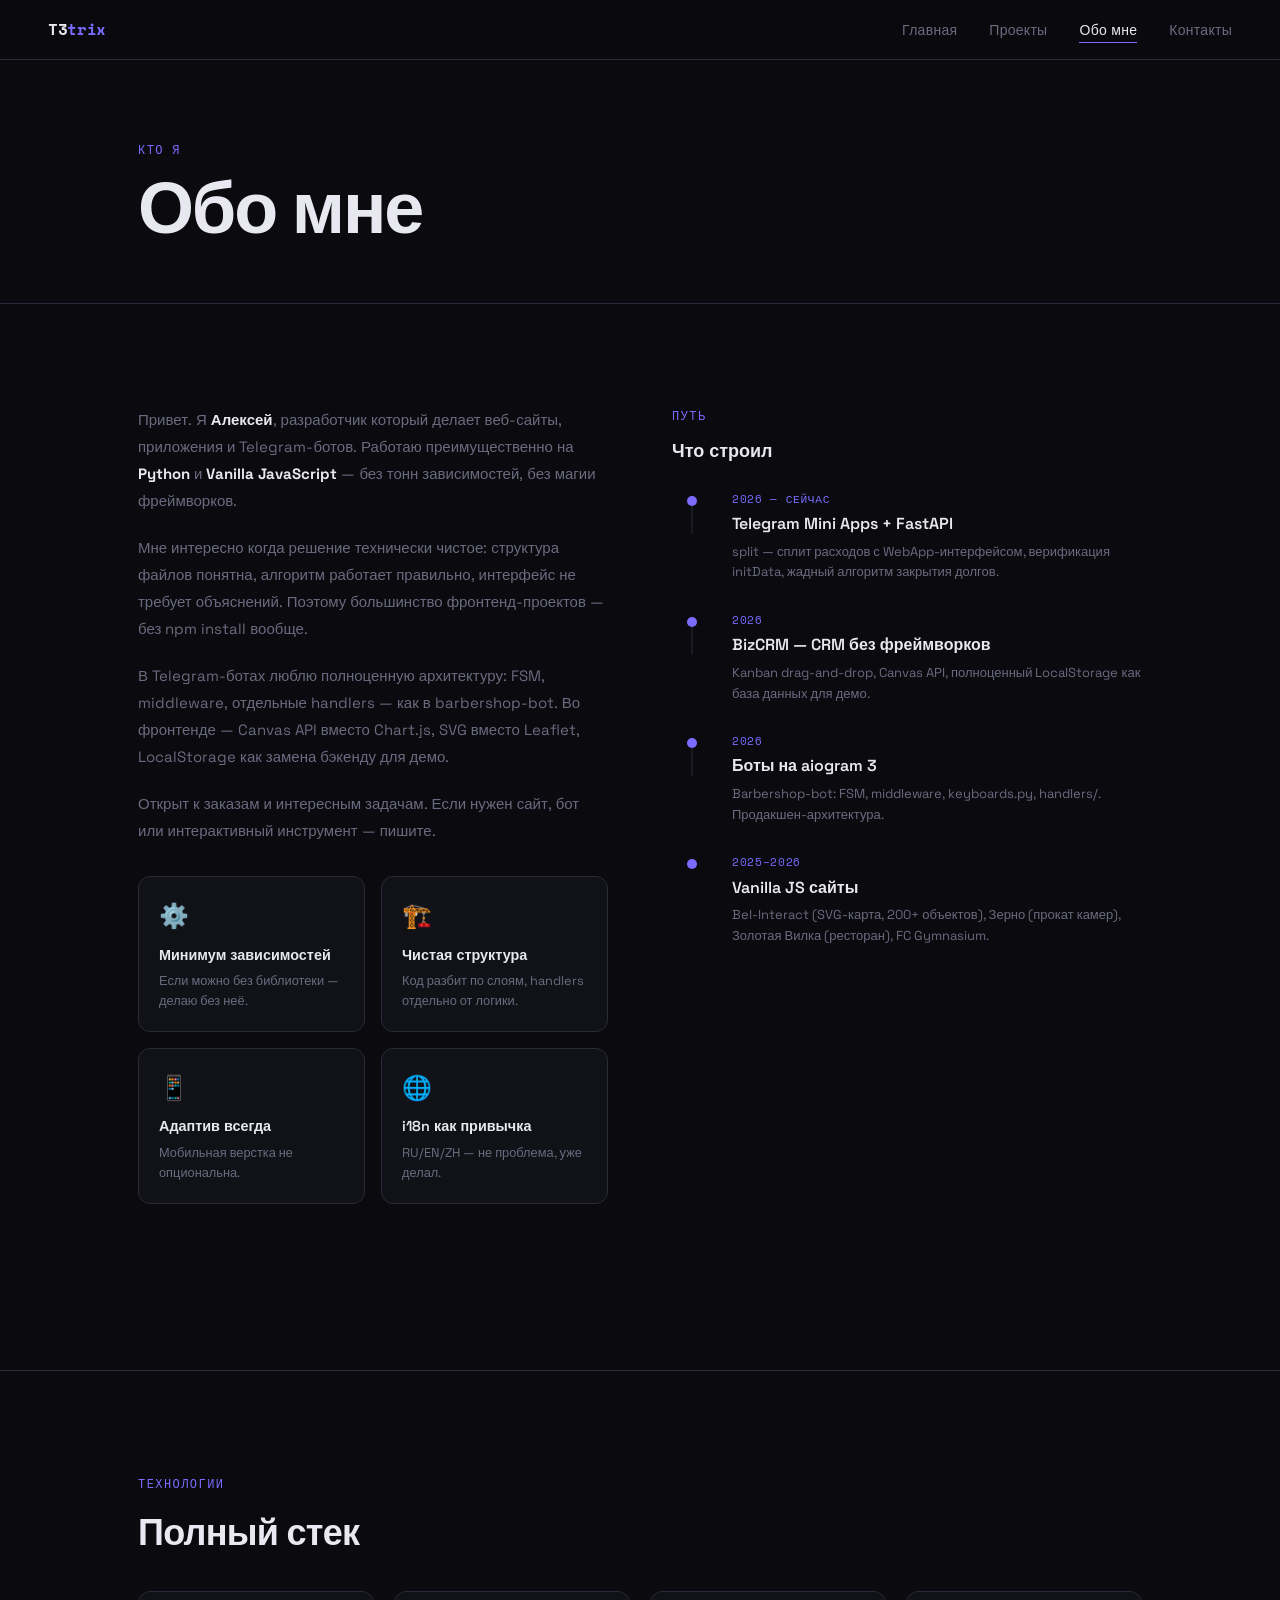
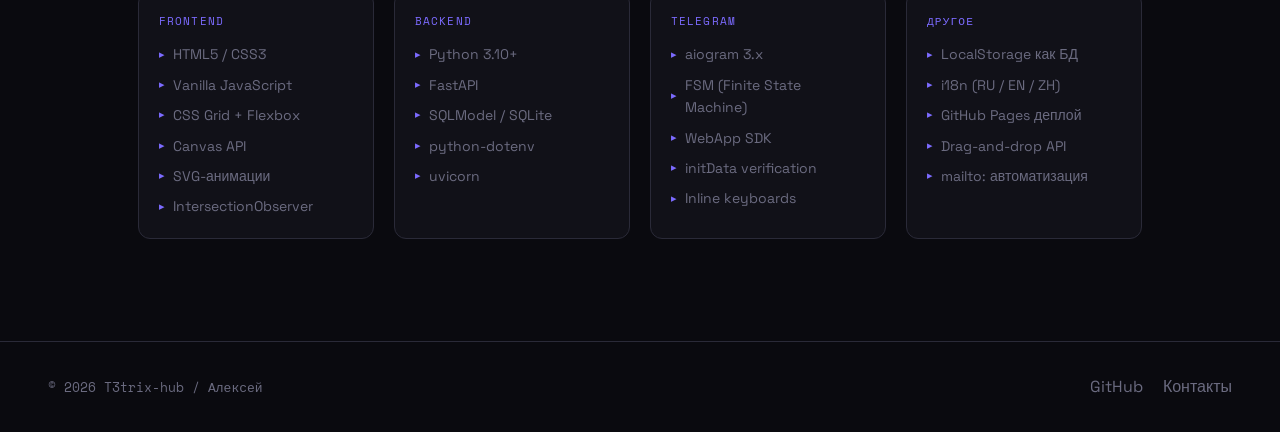
==== about.html @ a56e2eb1 "Add files via upload" ====
<!DOCTYPE html>
<html lang="ru">
<head>
  <meta charset="UTF-8" />
  <meta name="viewport" content="width=device-width, initial-scale=1.0" />
  <title>Обо мне — T3trix</title>
  <link rel="icon" href="favicon.ico" sizes="any" />
  <link rel="icon" type="image/png" href="favicon-180.png" />
  <link rel="apple-touch-icon" href="favicon-180.png" />
  <link rel="preconnect" href="https://fonts.googleapis.com" />
  <link rel="preconnect" href="https://fonts.gstatic.com" crossorigin />
  <link rel="stylesheet" href="style.css" />
  <style>
    .page-hero {
      padding: 5rem 0 3.5rem;
      border-bottom: 1px solid var(--border);
    }

    .about-grid {
      display: grid;
      grid-template-columns: 1fr 1fr;
      gap: 4rem;
      align-items: start;
    }

    .about-text p {
      color: var(--muted);
      line-height: 1.8;
      margin-bottom: 1.25rem;
      font-size: 0.9375rem;
    }

    .about-text p strong { color: var(--text); }

    /* timeline */
    .timeline {
      display: flex;
      flex-direction: column;
      gap: 0;
    }

    .tl-item {
      display: grid;
      grid-template-columns: 2.5rem 1fr;
      gap: 0 1.25rem;
      padding-bottom: 1.75rem;
      position: relative;
    }

    .tl-item:last-child { padding-bottom: 0; }

    .tl-dot {
      width: 10px; height: 10px;
      border-radius: 50%;
      background: var(--accent);
      margin-top: 0.35rem;
      justify-self: center;
      position: relative;
      z-index: 1;
      flex-shrink: 0;
    }

    .tl-item:not(:last-child) .tl-dot::after {
      content: '';
      position: absolute;
      top: 100%; left: 50%;
      transform: translateX(-50%);
      width: 1px;
      height: calc(100% + 1.75rem - 10px);
      background: var(--border);
    }

    .tl-body {}
    .tl-date {
      font-family: var(--font-mono);
      font-size: 0.7rem;
      color: var(--accent);
      letter-spacing: 0.06em;
      margin-bottom: 0.2rem;
    }
    .tl-title { font-weight: 600; margin-bottom: 0.3rem; }
    .tl-desc { font-size: 0.8125rem; color: var(--muted); line-height: 1.6; }

    /* values */
    .values-grid {
      display: grid;
      grid-template-columns: 1fr 1fr;
      gap: 1rem;
      margin-top: 2rem;
    }

    .value-card {
      background: var(--bg2);
      border: 1px solid var(--border);
      border-radius: var(--radius);
      padding: 1.25rem;
    }

    .value-icon { font-size: 1.5rem; margin-bottom: 0.5rem; }
    .value-title { font-size: 0.9rem; font-weight: 600; margin-bottom: 0.3rem; }
    .value-text { font-size: 0.8rem; color: var(--muted); line-height: 1.55; }

    /* full stack table */
    .stack-section { margin-top: 4rem; }

    .stack-categories {
      display: grid;
      grid-template-columns: repeat(auto-fill, minmax(200px, 1fr));
      gap: 1.25rem;
    }

    .stack-cat {
      background: var(--bg2);
      border: 1px solid var(--border);
      border-radius: var(--radius);
      padding: 1.25rem;
    }

    .stack-cat-title {
      font-family: var(--font-mono);
      font-size: 0.7rem;
      text-transform: uppercase;
      letter-spacing: 0.1em;
      color: var(--accent);
      margin-bottom: 0.875rem;
    }

    .stack-cat ul {
      list-style: none;
      display: flex;
      flex-direction: column;
      gap: 0.5rem;
    }

    .stack-cat li {
      font-size: 0.875rem;
      color: var(--muted);
      display: flex;
      align-items: center;
      gap: 0.5rem;
    }

    .stack-cat li::before {
      content: '▸';
      color: var(--accent);
      font-size: 0.7rem;
    }

    @media (max-width: 800px) {
      .about-grid { grid-template-columns: 1fr; gap: 3rem; }
    }

    @media (max-width: 560px) {
      .values-grid { grid-template-columns: 1fr; }
    }
  </style>
</head>
<body>

<nav>
  <a href="index.html" class="nav-logo">T3<span>trix</span></a>
  <ul class="nav-links">
    <li><a href="index.html">Главная</a></li>
    <li><a href="projects.html">Проекты</a></li>
    <li><a href="about.html">Обо мне</a></li>
    <li><a href="contact.html">Контакты</a></li>
  </ul>
  <div class="nav-burger"><span></span><span></span><span></span></div>
</nav>

<main>
  <section class="page-hero">
    <div class="container">
      <span class="eyebrow">Кто я</span>
      <h1>Обо мне</h1>
    </div>
  </section>

  <section>
    <div class="container">
      <div class="about-grid">

        <div class="about-text fade-in">
          <p>
            Привет. Я <strong>Алексей</strong>, разработчик который делает веб-сайты, приложения и Telegram-ботов. Работаю преимущественно на <strong>Python</strong> и <strong>Vanilla JavaScript</strong> — без тонн зависимостей, без магии фреймворков.
          </p>
          <p>
            Мне интересно когда решение технически чистое: структура файлов понятна, алгоритм работает правильно, интерфейс не требует объяснений. Поэтому большинство фронтенд-проектов — без npm install вообще.
          </p>
          <p>
            В Telegram-ботах люблю полноценную архитектуру: FSM, middleware, отдельные handlers — как в barbershop-bot. Во фронтенде — Canvas API вместо Chart.js, SVG вместо Leaflet, LocalStorage как замена бэкенду для демо.
          </p>
          <p>
            Открыт к заказам и интересным задачам. Если нужен сайт, бот или интерактивный инструмент — пишите.
          </p>

          <div class="values-grid">
            <div class="value-card fade-in">
              <div class="value-icon">⚙️</div>
              <div class="value-title">Минимум зависимостей</div>
              <div class="value-text">Если можно без библиотеки — делаю без неё.</div>
            </div>
            <div class="value-card fade-in">
              <div class="value-icon">🏗️</div>
              <div class="value-title">Чистая структура</div>
              <div class="value-text">Код разбит по слоям, handlers отдельно от логики.</div>
            </div>
            <div class="value-card fade-in">
              <div class="value-icon">📱</div>
              <div class="value-title">Адаптив всегда</div>
              <div class="value-text">Мобильная верстка не опциональна.</div>
            </div>
            <div class="value-card fade-in">
              <div class="value-icon">🌐</div>
              <div class="value-title">i18n как привычка</div>
              <div class="value-text">RU/EN/ZH — не проблема, уже делал.</div>
            </div>
          </div>
        </div>

        <div class="fade-in">
          <span class="eyebrow">Путь</span>
          <h3 style="margin-bottom:1.5rem">Что строил</h3>
          <div class="timeline">
            <div class="tl-item">
              <div class="tl-dot"></div>
              <div class="tl-body">
                <div class="tl-date">2026 — СЕЙЧАС</div>
                <div class="tl-title">Telegram Mini Apps + FastAPI</div>
                <div class="tl-desc">split — сплит расходов с WebApp-интерфейсом, верификация initData, жадный алгоритм закрытия долгов.</div>
              </div>
            </div>
            <div class="tl-item">
              <div class="tl-dot"></div>
              <div class="tl-body">
                <div class="tl-date">2026</div>
                <div class="tl-title">BizCRM — CRM без фреймворков</div>
                <div class="tl-desc">Kanban drag-and-drop, Canvas API, полноценный LocalStorage как база данных для демо.</div>
              </div>
            </div>
            <div class="tl-item">
              <div class="tl-dot"></div>
              <div class="tl-body">
                <div class="tl-date">2026</div>
                <div class="tl-title">Боты на aiogram 3</div>
                <div class="tl-desc">Barbershop-bot: FSM, middleware, keyboards.py, handlers/. Продакшен-архитектура.</div>
              </div>
            </div>
            <div class="tl-item">
              <div class="tl-dot"></div>
              <div class="tl-body">
                <div class="tl-date">2025–2026</div>
                <div class="tl-title">Vanilla JS сайты</div>
                <div class="tl-desc">Bel-Interact (SVG-карта, 200+ объектов), Зерно (прокат камер), Золотая Вилка (ресторан), FC Gymnasium.</div>
              </div>
            </div>
          </div>
        </div>

      </div>
    </div>
  </section>

  <!-- FULL STACK -->
  <section class="stack-section" style="border-top: 1px solid var(--border);">
    <div class="container">
      <span class="eyebrow fade-in">Технологии</span>
      <h2 class="fade-in" style="margin-bottom:1.75rem">Полный стек</h2>
      <div class="stack-categories">
        <div class="stack-cat fade-in">
          <div class="stack-cat-title">Frontend</div>
          <ul>
            <li>HTML5 / CSS3</li>
            <li>Vanilla JavaScript</li>
            <li>CSS Grid + Flexbox</li>
            <li>Canvas API</li>
            <li>SVG-анимации</li>
            <li>IntersectionObserver</li>
          </ul>
        </div>
        <div class="stack-cat fade-in">
          <div class="stack-cat-title">Backend</div>
          <ul>
            <li>Python 3.10+</li>
            <li>FastAPI</li>
            <li>SQLModel / SQLite</li>
            <li>python-dotenv</li>
            <li>uvicorn</li>
          </ul>
        </div>
        <div class="stack-cat fade-in">
          <div class="stack-cat-title">Telegram</div>
          <ul>
            <li>aiogram 3.x</li>
            <li>FSM (Finite State Machine)</li>
            <li>WebApp SDK</li>
            <li>initData verification</li>
            <li>Inline keyboards</li>
          </ul>
        </div>
        <div class="stack-cat fade-in">
          <div class="stack-cat-title">Другое</div>
          <ul>
            <li>LocalStorage как БД</li>
            <li>i18n (RU / EN / ZH)</li>
            <li>GitHub Pages деплой</li>
            <li>Drag-and-drop API</li>
            <li>mailto: автоматизация</li>
          </ul>
        </div>
      </div>
    </div>
  </section>
</main>

<footer>
  <p>© 2026 T3trix-hub / Алексей</p>
  <div style="display:flex;gap:1.25rem;">
    <a href="https://github.com/T3trix-hub" target="_blank">GitHub</a>
    <a href="contact.html">Контакты</a>
  </div>
</footer>

<script src="main.js"></script>
</body>
</html>
---- style.css ----
@import url('https://fonts.googleapis.com/css2?family=Space+Grotesk:wght@300;400;500;600;700&family=Space+Mono:ital,wght@0,400;0,700;1,400&display=swap');

:root {
  --bg:       #0a0a0f;
  --bg2:      #111118;
  --bg3:      #18181f;
  --border:   #2a2a38;
  --text:     #e8e8f0;
  --muted:    #6b6b80;
  --accent:   #7c6bff;
  --accent2:  #c084fc;
  --green:    #4ade80;
  --yellow:   #facc15;
  --red:      #f87171;

  --font-display: 'Space Grotesk', sans-serif;
  --font-mono:    'Space Mono', monospace;

  --radius: 12px;
  --radius-sm: 6px;
  --transition: 0.2s ease;
}

*, *::before, *::after { box-sizing: border-box; margin: 0; padding: 0; }

html { scroll-behavior: smooth; }

body {
  background: var(--bg);
  color: var(--text);
  font-family: var(--font-display);
  font-size: 16px;
  line-height: 1.6;
  min-height: 100vh;
  overflow-x: hidden;
}

/* ── NAV ─────────────────────────────────── */
nav {
  position: fixed;
  top: 0; left: 0; right: 0;
  z-index: 100;
  background: rgba(10,10,15,0.85);
  backdrop-filter: blur(16px);
  border-bottom: 1px solid var(--border);
  padding: 0 clamp(1rem, 5vw, 3rem);
  height: 60px;
  display: flex;
  align-items: center;
  justify-content: space-between;
}

.nav-logo {
  font-family: var(--font-mono);
  font-size: 1rem;
  font-weight: 700;
  color: var(--text);
  text-decoration: none;
  letter-spacing: -0.02em;
}

.nav-logo span {
  color: var(--accent);
}

.nav-links {
  display: flex;
  gap: 2rem;
  list-style: none;
}

.nav-links a {
  color: var(--muted);
  text-decoration: none;
  font-size: 0.875rem;
  font-weight: 500;
  letter-spacing: 0.02em;
  transition: color var(--transition);
  position: relative;
}

.nav-links a::after {
  content: '';
  position: absolute;
  bottom: -4px; left: 0;
  width: 0; height: 1px;
  background: var(--accent);
  transition: width var(--transition);
}

.nav-links a:hover,
.nav-links a.active {
  color: var(--text);
}

.nav-links a:hover::after,
.nav-links a.active::after {
  width: 100%;
}

/* burger */
.nav-burger {
  display: none;
  flex-direction: column;
  gap: 5px;
  cursor: pointer;
  padding: 4px;
}

.nav-burger span {
  display: block;
  width: 22px; height: 1.5px;
  background: var(--text);
  transition: var(--transition);
}

/* ── LAYOUT ──────────────────────────────── */
.container {
  max-width: 1100px;
  margin: 0 auto;
  padding: 0 clamp(1rem, 5vw, 3rem);
}

main {
  padding-top: 60px;
}

section {
  padding: clamp(4rem, 8vw, 7rem) 0;
}

/* ── TYPOGRAPHY ──────────────────────────── */
h1 { font-size: clamp(2.5rem, 6vw, 4.5rem); font-weight: 700; line-height: 1.05; letter-spacing: -0.03em; }
h2 { font-size: clamp(1.5rem, 3vw, 2.25rem); font-weight: 600; letter-spacing: -0.02em; }
h3 { font-size: 1.125rem; font-weight: 600; }

.eyebrow {
  font-family: var(--font-mono);
  font-size: 0.75rem;
  letter-spacing: 0.12em;
  text-transform: uppercase;
  color: var(--accent);
  display: block;
  margin-bottom: 0.75rem;
}

.gradient-text {
  background: linear-gradient(135deg, var(--accent) 0%, var(--accent2) 100%);
  -webkit-background-clip: text;
  -webkit-text-fill-color: transparent;
  background-clip: text;
}

/* ── TAGS ─────────────────────────────────── */
.tag {
  display: inline-block;
  font-family: var(--font-mono);
  font-size: 0.7rem;
  padding: 3px 8px;
  border-radius: var(--radius-sm);
  background: var(--bg3);
  border: 1px solid var(--border);
  color: var(--muted);
  letter-spacing: 0.04em;
}

.tag.py   { border-color: #3b82f6; color: #93c5fd; }
.tag.js   { border-color: #eab308; color: #fde68a; }
.tag.html { border-color: #ef4444; color: #fca5a5; }
.tag.tg   { border-color: #38bdf8; color: #7dd3fc; }
.tag.api  { border-color: #a855f7; color: #d8b4fe; }

/* ── BUTTONS ──────────────────────────────── */
.btn {
  display: inline-flex;
  align-items: center;
  gap: 0.5rem;
  padding: 0.6rem 1.25rem;
  border-radius: var(--radius-sm);
  font-family: var(--font-display);
  font-size: 0.875rem;
  font-weight: 500;
  text-decoration: none;
  transition: var(--transition);
  cursor: pointer;
  border: none;
}

.btn-primary {
  background: var(--accent);
  color: #fff;
}
.btn-primary:hover { background: #9580ff; transform: translateY(-1px); }

.btn-ghost {
  background: transparent;
  color: var(--muted);
  border: 1px solid var(--border);
}
.btn-ghost:hover { border-color: var(--accent); color: var(--text); }

/* ── CARDS ─────────────────────────────────── */
.card {
  background: var(--bg2);
  border: 1px solid var(--border);
  border-radius: var(--radius);
  padding: 1.5rem;
  transition: border-color var(--transition), transform var(--transition), box-shadow var(--transition);
}

.card:hover {
  border-color: rgba(124, 107, 255, 0.5);
  transform: translateY(-2px);
  box-shadow: 0 8px 32px rgba(124, 107, 255, 0.1);
}

/* ── DIVIDER ──────────────────────────────── */
.divider {
  width: 100%;
  height: 1px;
  background: var(--border);
  margin: 0;
}

/* ── FOOTER ───────────────────────────────── */
footer {
  border-top: 1px solid var(--border);
  padding: 2rem clamp(1rem, 5vw, 3rem);
  display: flex;
  justify-content: space-between;
  align-items: center;
  gap: 1rem;
  flex-wrap: wrap;
}

footer p {
  font-size: 0.8125rem;
  color: var(--muted);
  font-family: var(--font-mono);
}

footer a {
  color: var(--muted);
  text-decoration: none;
  transition: color var(--transition);
}
footer a:hover { color: var(--accent); }

/* ── FADE IN ──────────────────────────────── */
.fade-in {
  opacity: 0;
  transform: translateY(20px);
  transition: opacity 0.5s ease, transform 0.5s ease;
}
.fade-in.visible {
  opacity: 1;
  transform: none;
}

/* ── MOBILE ───────────────────────────────── */
@media (max-width: 640px) {
  .nav-links { display: none; flex-direction: column; position: fixed; top: 60px; left: 0; right: 0; background: var(--bg); border-bottom: 1px solid var(--border); padding: 1.5rem; gap: 1.25rem; }
  .nav-links.open { display: flex; }
  .nav-burger { display: flex; }
}

@media (prefers-reduced-motion: reduce) {
  *, *::before, *::after { transition-duration: 0.01ms !important; animation-duration: 0.01ms !important; }
}
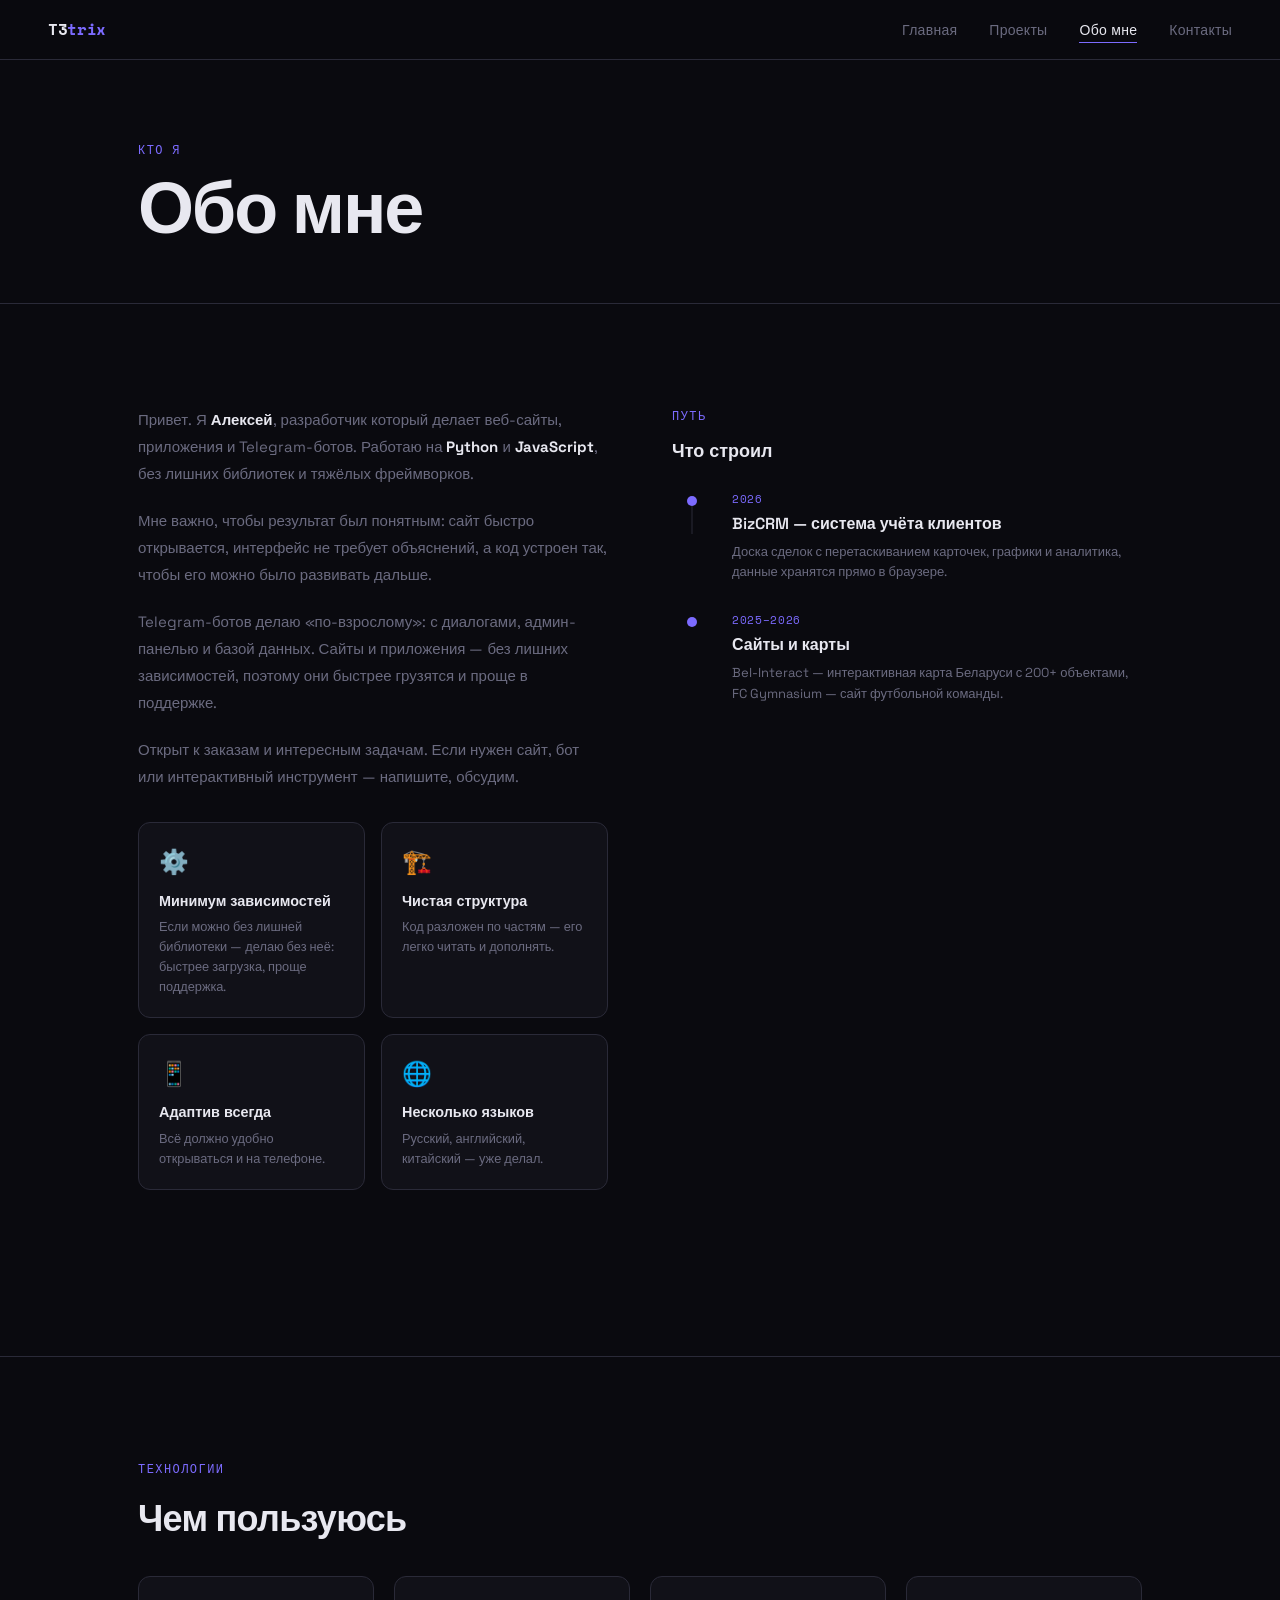
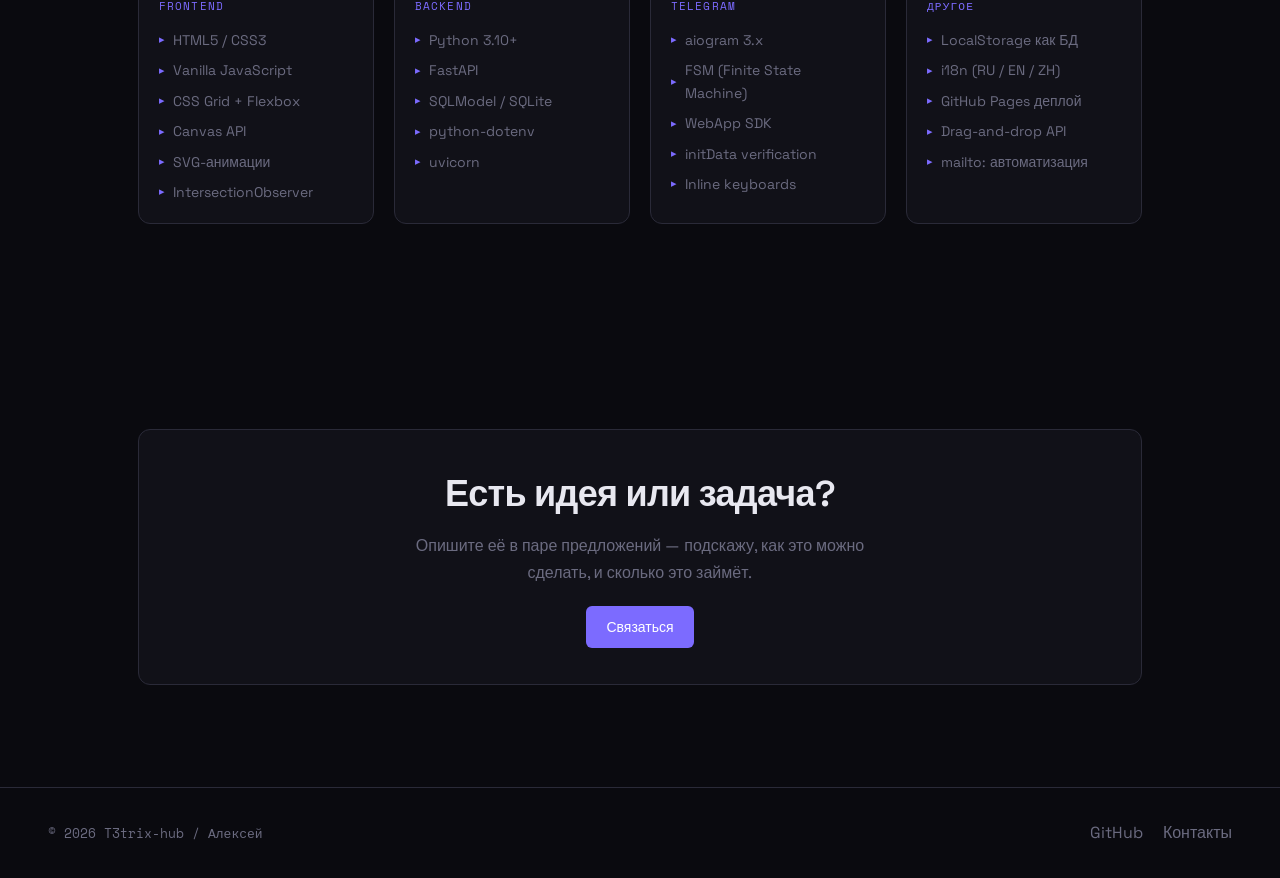
==== commit 411eb3f0: "Update about.html" ====
--- a/about.html
+++ b/about.html
@@ -153,6 +153,23 @@
     @media (max-width: 560px) {
       .values-grid { grid-template-columns: 1fr; }
     }
+
+    /* ── client-friendly blocks ── */
+    .svc-grid { display: grid; grid-template-columns: repeat(3, 1fr); gap: 1.25rem; margin-top: 1.5rem; }
+    .svc-card { background: var(--bg2); border: 1px solid var(--border); border-radius: var(--radius); padding: 1.5rem; }
+    .svc-card .svc-icon { font-size: 1.75rem; margin-bottom: 0.75rem; }
+    .svc-card h3 { font-size: 1.05rem; margin-bottom: 0.4rem; }
+    .svc-card p { font-size: 0.875rem; color: var(--muted); line-height: 1.65; }
+    .steps { display: grid; grid-template-columns: repeat(4, 1fr); gap: 1.25rem; margin-top: 1.5rem; counter-reset: step; }
+    .step { border-top: 2px solid var(--accent); padding-top: 1rem; }
+    .step::before { counter-increment: step; content: "0" counter(step); font-family: var(--font-mono); font-size: 0.75rem; color: var(--accent); }
+    .step h4 { margin: 0.35rem 0; font-size: 0.95rem; }
+    .step p { font-size: 0.8125rem; color: var(--muted); line-height: 1.6; }
+    .cta-band { background: var(--bg2); border: 1px solid var(--border); border-radius: var(--radius); padding: 2.25rem 2rem; text-align: center; }
+    .cta-band h2 { margin-bottom: 0.5rem; }
+    .cta-band p { color: var(--muted); margin: 0 auto 1.25rem; max-width: 480px; line-height: 1.7; }
+    @media (max-width: 800px) { .svc-grid { grid-template-columns: 1fr; } .steps { grid-template-columns: 1fr 1fr; } }
+    @media (max-width: 480px) { .steps { grid-template-columns: 1fr; } }
   </style>
 </head>
 <body>
@@ -182,38 +199,38 @@
 
         <div class="about-text fade-in">
           <p>
-            Привет. Я <strong>Алексей</strong>, разработчик который делает веб-сайты, приложения и Telegram-ботов. Работаю преимущественно на <strong>Python</strong> и <strong>Vanilla JavaScript</strong> — без тонн зависимостей, без магии фреймворков.
+            Привет. Я <strong>Алексей</strong>, разработчик который делает веб-сайты, приложения и Telegram-ботов. Работаю на <strong>Python</strong> и <strong>JavaScript</strong>, без лишних библиотек и тяжёлых фреймворков.
           </p>
           <p>
-            Мне интересно когда решение технически чистое: структура файлов понятна, алгоритм работает правильно, интерфейс не требует объяснений. Поэтому большинство фронтенд-проектов — без npm install вообще.
+            Мне важно, чтобы результат был понятным: сайт быстро открывается, интерфейс не требует объяснений, а код устроен так, чтобы его можно было развивать дальше.
           </p>
           <p>
-            В Telegram-ботах люблю полноценную архитектуру: FSM, middleware, отдельные handlers — как в barbershop-bot. Во фронтенде — Canvas API вместо Chart.js, SVG вместо Leaflet, LocalStorage как замена бэкенду для демо.
+            Telegram-ботов делаю «по-взрослому»: с диалогами, админ-панелью и базой данных. Сайты и приложения — без лишних зависимостей, поэтому они быстрее грузятся и проще в поддержке.
           </p>
           <p>
-            Открыт к заказам и интересным задачам. Если нужен сайт, бот или интерактивный инструмент — пишите.
+            Открыт к заказам и интересным задачам. Если нужен сайт, бот или интерактивный инструмент — напишите, обсудим.
           </p>
 
           <div class="values-grid">
             <div class="value-card fade-in">
               <div class="value-icon">⚙️</div>
               <div class="value-title">Минимум зависимостей</div>
-              <div class="value-text">Если можно без библиотеки — делаю без неё.</div>
+              <div class="value-text">Если можно без лишней библиотеки — делаю без неё: быстрее загрузка, проще поддержка.</div>
             </div>
             <div class="value-card fade-in">
               <div class="value-icon">🏗️</div>
               <div class="value-title">Чистая структура</div>
-              <div class="value-text">Код разбит по слоям, handlers отдельно от логики.</div>
+              <div class="value-text">Код разложен по частям — его легко читать и дополнять.</div>
             </div>
             <div class="value-card fade-in">
               <div class="value-icon">📱</div>
               <div class="value-title">Адаптив всегда</div>
-              <div class="value-text">Мобильная верстка не опциональна.</div>
+              <div class="value-text">Всё должно удобно открываться и на телефоне.</div>
             </div>
             <div class="value-card fade-in">
               <div class="value-icon">🌐</div>
-              <div class="value-title">i18n как привычка</div>
-              <div class="value-text">RU/EN/ZH — не проблема, уже делал.</div>
+              <div class="value-title">Несколько языков</div>
+              <div class="value-text">Русский, английский, китайский — уже делал.</div>
             </div>
           </div>
         </div>
@@ -225,33 +242,17 @@
             <div class="tl-item">
               <div class="tl-dot"></div>
               <div class="tl-body">
-                <div class="tl-date">2026 — СЕЙЧАС</div>
-                <div class="tl-title">Telegram Mini Apps + FastAPI</div>
-                <div class="tl-desc">split — сплит расходов с WebApp-интерфейсом, верификация initData, жадный алгоритм закрытия долгов.</div>
-              </div>
-            </div>
-            <div class="tl-item">
-              <div class="tl-dot"></div>
-              <div class="tl-body">
                 <div class="tl-date">2026</div>
-                <div class="tl-title">BizCRM — CRM без фреймворков</div>
-                <div class="tl-desc">Kanban drag-and-drop, Canvas API, полноценный LocalStorage как база данных для демо.</div>
-              </div>
-            </div>
-            <div class="tl-item">
-              <div class="tl-dot"></div>
-              <div class="tl-body">
-                <div class="tl-date">2026</div>
-                <div class="tl-title">Боты на aiogram 3</div>
-                <div class="tl-desc">Barbershop-bot: FSM, middleware, keyboards.py, handlers/. Продакшен-архитектура.</div>
+                <div class="tl-title">BizCRM — система учёта клиентов</div>
+                <div class="tl-desc">Доска сделок с перетаскиванием карточек, графики и аналитика, данные хранятся прямо в браузере.</div>
               </div>
             </div>
             <div class="tl-item">
               <div class="tl-dot"></div>
               <div class="tl-body">
                 <div class="tl-date">2025–2026</div>
-                <div class="tl-title">Vanilla JS сайты</div>
-                <div class="tl-desc">Bel-Interact (SVG-карта, 200+ объектов), Зерно (прокат камер), Золотая Вилка (ресторан), FC Gymnasium.</div>
+                <div class="tl-title">Сайты и карты</div>
+                <div class="tl-desc">Bel-Interact — интерактивная карта Беларуси с 200+ объектами, FC Gymnasium — сайт футбольной команды.</div>
               </div>
             </div>
           </div>
@@ -265,7 +266,7 @@
   <section class="stack-section" style="border-top: 1px solid var(--border);">
     <div class="container">
       <span class="eyebrow fade-in">Технологии</span>
-      <h2 class="fade-in" style="margin-bottom:1.75rem">Полный стек</h2>
+      <h2 class="fade-in" style="margin-bottom:1.75rem">Чем пользуюсь</h2>
       <div class="stack-categories">
         <div class="stack-cat fade-in">
           <div class="stack-cat-title">Frontend</div>
@@ -311,6 +312,16 @@
       </div>
     </div>
   </section>
+
+  <section>
+    <div class="container">
+      <div class="cta-band fade-in">
+        <h2>Есть идея или задача?</h2>
+        <p>Опишите её в паре предложений — подскажу, как это можно сделать, и сколько это займёт.</p>
+        <a href="contact.html" class="btn btn-primary">Связаться</a>
+      </div>
+    </div>
+  </section>
 </main>
 
 <footer>
